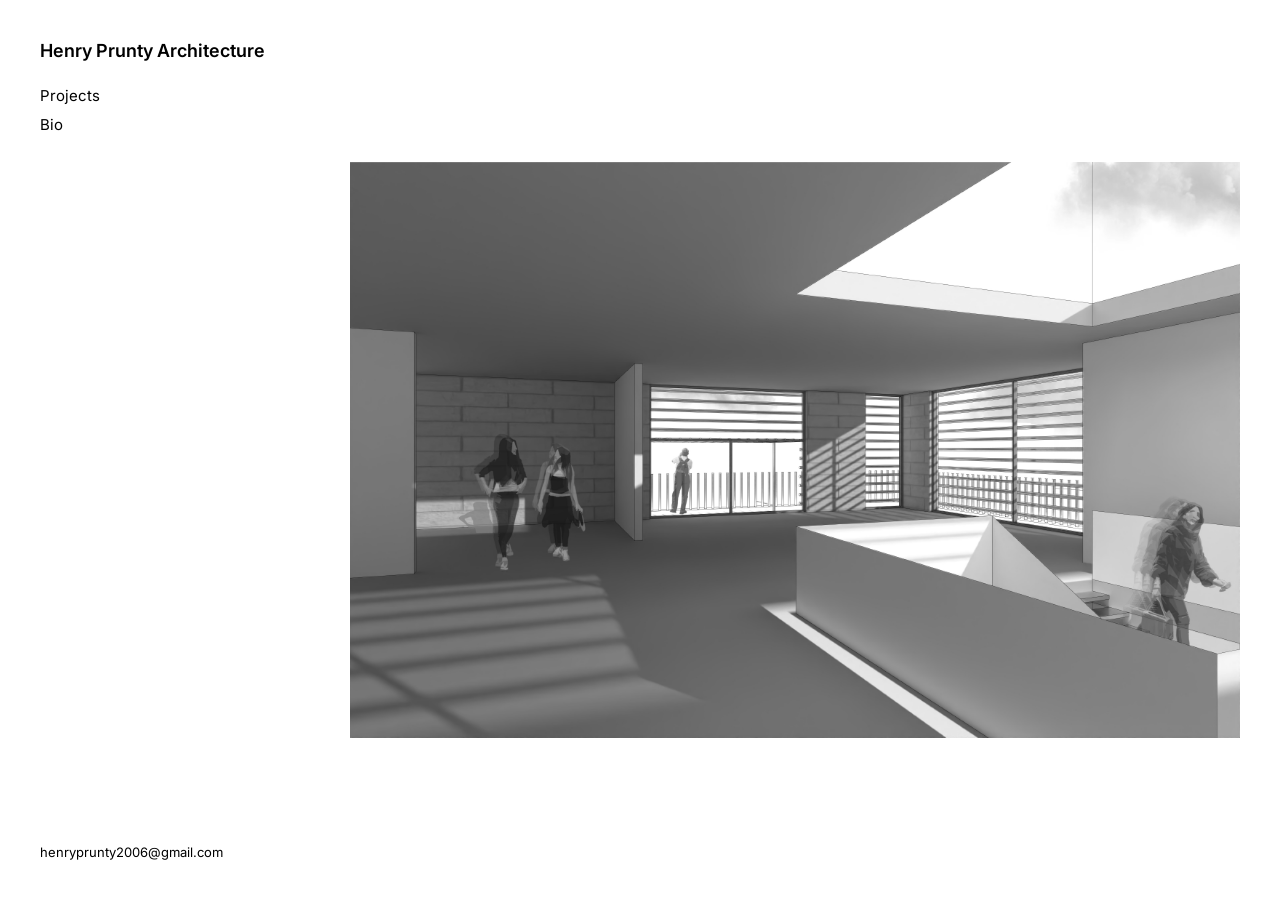
==== index.html @ 3056068b "Update index.html" ====
<!DOCTYPE html>
<html lang="en">
<head>
    <meta charset="UTF-8">
    <title>Henry Prunty Architecture</title>
    <link rel="stylesheet" href="style.css">
    <link href="https://fonts.googleapis.com/css2?family=Inter:wght@400;600&display=swap" rel="stylesheet">
</head>
<body>
    <div class="main-wrapper">
        <div class="left-col">
            <div class="nav-group">
                <a href="index.html" class="logo">Henry Prunty Architecture</a>
                <div class="nav-links">
                    <a href="projects.html">Projects</a>
                    <a href="bio.html">Bio</a>
                </div>
            </div>
            <a href="mailto:henryprunty2006@gmail.com" class="contact-info">henryprunty2006@gmail.com</a>
        </div>

        <div class="right-col">
            <div class="slideshow-container">
                <img class="slide active" src="images/brandyperspective1.png" alt="1">
                <img class="slide" src="images/brandyperspective2.png" alt="2">
                <img class="slide" src="images/brandyperspective3.png" alt="3">
                <img class="slide" src="images/collage.png" alt="4">
            </div>
        </div>
    </div>

    <script>
        let current = 0;
        const slides = document.querySelectorAll('.slide');
        setInterval(() => {
            slides[current].classList.remove('active');
            current = (current + 1) % slides.length;
            slides[current].classList.add('active');
        }, 6000);
    </script>
</body>
</html>
---- style.css ----
/* GLOBAL RESET */
* { margin: 0; padding: 0; box-sizing: border-box; }

body {
    font-family: 'Inter', sans-serif;
    background-color: #ffffff;
    color: #000;
    height: 100vh;
    display: flex;
    overflow: hidden;
}

.main-wrapper {
    display: flex;
    width: 100%;
    height: 100%;
    padding: 40px;
    gap: 60px;
}

/* LEFT COLUMN */
.left-col {
    width: 250px;
    display: flex;
    flex-direction: column;
    justify-content: space-between;
    height: 100%;
    flex-shrink: 0;
}

.logo {
    font-size: 18px;
    font-weight: 600;
    text-decoration: none;
    color: #000;
    margin-bottom: 25px;
    display: block;
}

.nav-links {
    display: flex;
    flex-direction: column;
    gap: 10px;
}

.nav-links a {
    text-decoration: none;
    color: #000;
    font-size: 15px;
    font-weight: 400;
}

.contact-info {
    font-size: 13px;
    color: #000;
    text-decoration: none;
}

/* RIGHT COLUMN */
.right-col {
    flex-grow: 1;
    display: flex;
    flex-direction: column;
    height: 100%;
}

.view-controls {
    display: flex;
    gap: 15px;
    margin-bottom: 25px;
}

.view-btn {
    font-size: 13px;
    cursor: pointer;
    color: #999;
    text-transform: lowercase;
    background: none;
    border: none;
}

.view-btn.active { color: #000; }

/* PROJECT GRID LOGIC */
.project-container {
    flex-grow: 1;
    overflow-y: auto;
    width: 100%;
}

.project-grid {
    display: grid;
    grid-template-columns: repeat(auto-fill, minmax(300px, 1fr));
    gap: 30px;
}

.project-card {
    text-decoration: none;
    color: inherit;
    display: block;
    position: relative;
}

.card-inner {
    position: relative;
    aspect-ratio: 4/3;
    width: 100%;
    background: #f9f9f9; /* Fallback for broken images */
}

.project-img {
    width: 100%;
    height: 100%;
    object-fit: cover;
    display: block;
}

.project-info-overlay {
    position: absolute;
    top: 0;
    left: 0;
    width: 100%;
    height: 100%;
    background: #fff;
    display: flex;
    align-items: center;
    justify-content: center;
    opacity: 0;
}

/* HOVER EFFECT - GRID ONLY */
.project-grid .project-card:hover .project-img { visibility: hidden; }
.project-grid .project-card:hover .project-info-overlay { opacity: 1; }

.info-text {
    font-size: 13px;
    line-height: 1.6;
    text-align: center;
    padding: 20px;
}

/* LIST VIEW MODE */
.list-view {
    display: flex !important;
    flex-direction: column;
}

.list-view .project-card {
    display: flex;
    align-items: center;
    gap: 25px;
    padding: 15px 0;
    border-bottom: 1px solid #eee;
}

.list-view .card-inner {
    width: 120px;
    height: 80px;
    aspect-ratio: auto;
    flex-shrink: 0;
}

/* DISABLE HOVER ON LIST */
.list-view .project-card:hover .project-img { visibility: visible; }
.list-view .project-card:hover .project-info-overlay { display: none; }

.list-view .list-text {
    display: block !important;
    font-size: 13px;
}

.list-text { display: none; }

/* HOME PAGE SLIDER */
.slideshow-container {
    position: relative;
    width: 100%;
    height: 100%;
}

.slide {
    position: absolute;
    width: 100%;
    height: 100%;
    opacity: 0;
    transition: opacity 1.5s ease-in-out;
    object-fit: contain;
}

.slide.active { opacity: 1; }
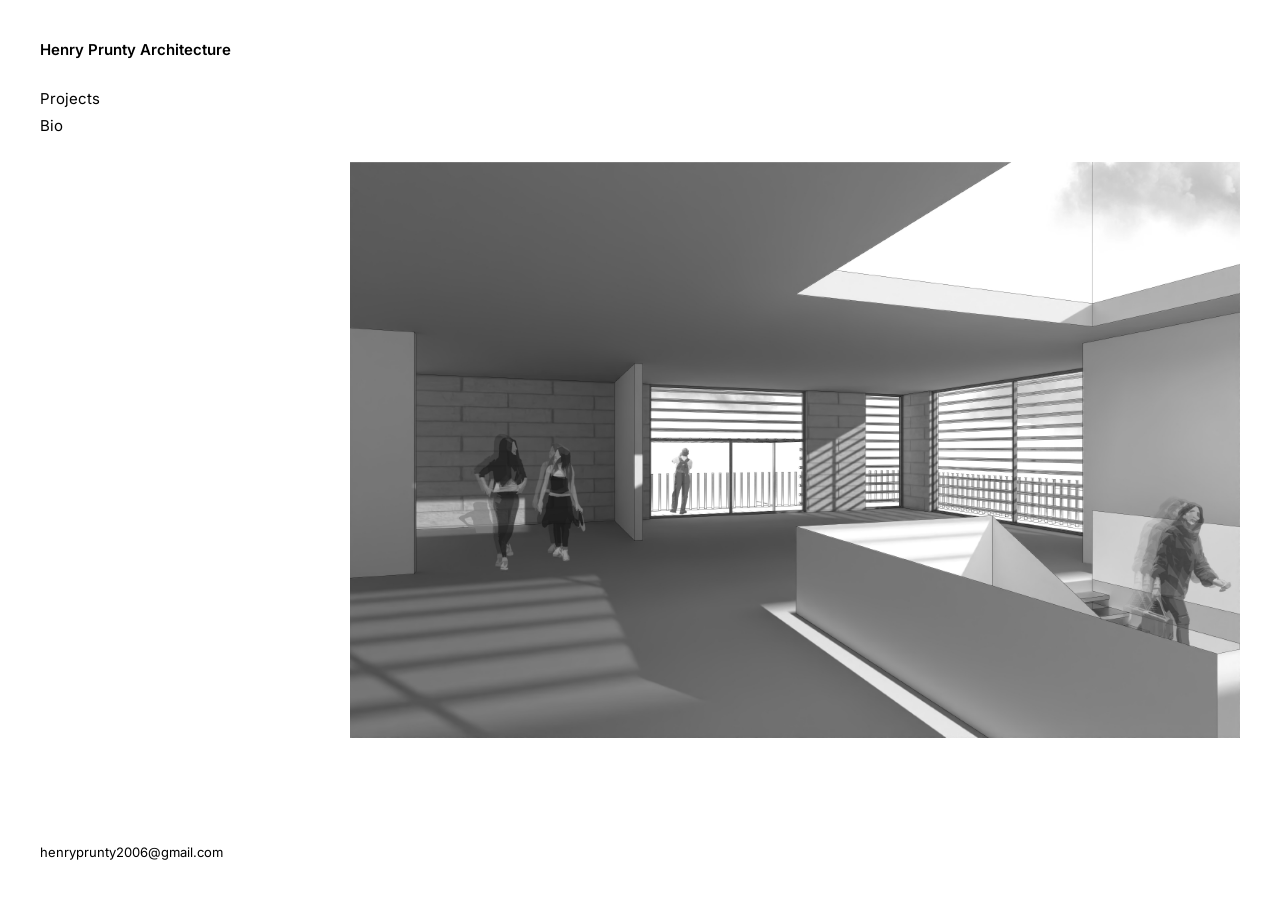
==== commit b0a0fd97: "Update index.html" ====
--- a/index.html
+++ b/index.html
@@ -2,6 +2,8 @@
 <html lang="en">
 <head>
     <meta charset="UTF-8">
+    <meta name="viewport" content="width=device-width, initial-scale=1.0">
+    
     <title>Henry Prunty Architecture</title>
     <link rel="stylesheet" href="style.css">
     <link href="https://fonts.googleapis.com/css2?family=Inter:wght@400;600&display=swap" rel="stylesheet">
@@ -22,9 +24,12 @@
         <div class="right-col">
             <div class="slideshow-container">
                 <img class="slide active" src="images/brandyperspective1.png" alt="1">
-                <img class="slide" src="images/brandyperspective2.png" alt="2">
-                <img class="slide" src="images/brandyperspective3.png" alt="3">
-                <img class="slide" src="images/collage.png" alt="4">
+                <img class="slide" src="images/rectilinearperspective1.png" alt="2">
+                <img class="slide" src="images/brandyperspective2.png" alt="3">
+                <img class="slide" src="images/curvedperspective1.png" alt="4">
+                <img class="slide" src="images/collage.png" alt="5">
+                <img class="slide" src="images/rectilinearperspective2.png" alt="6">
+                <img class="slide" src="images/brandyperspective3.png" alt="7">
             </div>
         </div>
     </div>
--- a/style.css
+++ b/style.css
@@ -7,184 +7,207 @@
     color: #000;
     height: 100vh;
     display: flex;
-    overflow: hidden;
-}
-
+    /* FIX: Preserving the scrollbar track to prevent the layout jump */
+    overflow-y: scroll; 
+}
+
+/* MAIN WRAPPER */
 .main-wrapper {
     display: flex;
     width: 100%;
-    height: 100%;
+    height: 100vh;
     padding: 40px;
     gap: 60px;
 }
 
-/* LEFT COLUMN */
+/* LEFT COLUMN: NAVIGATION */
 .left-col {
     width: 250px;
+    height: 100%;
     display: flex;
     flex-direction: column;
-    justify-content: space-between;
-    height: 100%;
+    justify-content: space-between; 
     flex-shrink: 0;
 }
 
 .logo {
-    font-size: 18px;
+    font-size: 15px;
     font-weight: 600;
     text-decoration: none;
     color: #000;
-    margin-bottom: 25px;
     display: block;
-}
-
-.nav-links {
-    display: flex;
-    flex-direction: column;
-    gap: 10px;
+    margin-bottom: 30px;
 }
 
 .nav-links a {
+    display: block;
     text-decoration: none;
     color: #000;
     font-size: 15px;
-    font-weight: 400;
+    margin-bottom: 8px;
+}
+
+.nav-links a:hover {
+    text-decoration: underline;
 }
 
 .contact-info {
     font-size: 13px;
-    color: #000;
-    text-decoration: none;
-}
-
-/* RIGHT COLUMN */
+    text-decoration: none;
+    color: #000;
+}
+
+/* RIGHT COLUMN: CONTENT AREA */
 .right-col {
     flex-grow: 1;
-    display: flex;
-    flex-direction: column;
-    height: 100%;
-}
-
-.view-controls {
-    display: flex;
-    gap: 15px;
-    margin-bottom: 25px;
-}
-
-.view-btn {
-    font-size: 13px;
-    cursor: pointer;
-    color: #999;
-    text-transform: lowercase;
-    background: none;
-    border: none;
-}
-
-.view-btn.active { color: #000; }
-
-/* PROJECT GRID LOGIC */
-.project-container {
-    flex-grow: 1;
-    overflow-y: auto;
-    width: 100%;
-}
-
+    height: 100%;
+    position: relative;
+    overflow: hidden; 
+}
+
+/* HOME SLIDESHOW */
+.slideshow-container {
+    position: relative;
+    width: 100%;
+    height: 100%;
+}
+
+.slide {
+    position: absolute;
+    top: 0;
+    left: 0;
+    width: 100%;
+    height: 100%;
+    object-fit: contain; 
+    opacity: 0;
+    transition: opacity 1.5s ease-in-out;
+}
+
+.slide.active {
+    opacity: 1;
+}
+
+/* PROJECTS GRID */
 .project-grid {
     display: grid;
-    grid-template-columns: repeat(auto-fill, minmax(300px, 1fr));
-    gap: 30px;
+    grid-template-columns: repeat(2, 1fr);
+    gap: 20px;
+    height: 100%;
+    overflow-y: auto;
+    padding-right: 10px;
 }
 
 .project-card {
     text-decoration: none;
-    color: inherit;
-    display: block;
-    position: relative;
+    color: #000;
 }
 
 .card-inner {
     position: relative;
     aspect-ratio: 4/3;
-    width: 100%;
-    background: #f9f9f9; /* Fallback for broken images */
+    background-color: #f5f5f5;
+    overflow: hidden;
 }
 
 .project-img {
     width: 100%;
     height: 100%;
     object-fit: cover;
-    display: block;
-}
-
+}
+
+/* INFO OVERLAY */
 .project-info-overlay {
     position: absolute;
     top: 0;
     left: 0;
     width: 100%;
     height: 100%;
-    background: #fff;
+    background: rgba(255, 255, 255, 0.9);
     display: flex;
     align-items: center;
     justify-content: center;
     opacity: 0;
-}
-
-/* HOVER EFFECT - GRID ONLY */
-.project-grid .project-card:hover .project-img { visibility: hidden; }
-.project-grid .project-card:hover .project-info-overlay { opacity: 1; }
+    transition: opacity 0.3s ease;
+    padding: 20px;
+    text-align: center;
+}
+
+.project-card:hover .project-info-overlay {
+    opacity: 1;
+}
 
 .info-text {
     font-size: 13px;
+    line-height: 1.5;
+}
+
+/* GRID/LIST TOGGLE */
+.view-controls {
+    margin-bottom: 20px;
+    font-size: 13px;
+}
+
+.view-btn {
+    cursor: pointer;
+    margin-right: 15px;
+    color: #999;
+}
+
+.view-btn.active {
+    color: #000;
+    text-decoration: underline;
+}
+
+/* LIST VIEW STATE */
+.project-grid.list-view {
+    display: block;
+}
+
+.list-text { display: none; }
+
+.project-grid.list-view .card-inner { display: none; }
+.project-grid.list-view .list-text { 
+    display: block; 
+    padding: 8px 0;
+    border-bottom: 1px solid #eee;
+    font-size: 13px;
+}
+
+/* BIO PAGE */
+.bio-content {
+    max-width: 600px;
+    font-size: 15px;
     line-height: 1.6;
-    text-align: center;
-    padding: 20px;
-}
-
-/* LIST VIEW MODE */
-.list-view {
-    display: flex !important;
-    flex-direction: column;
-}
-
-.list-view .project-card {
-    display: flex;
-    align-items: center;
-    gap: 25px;
-    padding: 15px 0;
-    border-bottom: 1px solid #eee;
-}
-
-.list-view .card-inner {
-    width: 120px;
-    height: 80px;
-    aspect-ratio: auto;
-    flex-shrink: 0;
-}
-
-/* DISABLE HOVER ON LIST */
-.list-view .project-card:hover .project-img { visibility: visible; }
-.list-view .project-card:hover .project-info-overlay { display: none; }
-
-.list-view .list-text {
-    display: block !important;
-    font-size: 13px;
-}
-
-.list-text { display: none; }
-
-/* HOME PAGE SLIDER */
-.slideshow-container {
-    position: relative;
-    width: 100%;
-    height: 100%;
-}
-
-.slide {
-    position: absolute;
-    width: 100%;
-    height: 100%;
-    opacity: 0;
-    transition: opacity 1.5s ease-in-out;
-    object-fit: contain;
-}
-
-.slide.active { opacity: 1; }
+}
+
+/* SIMPLE MOBILE SETUP */
+@media (max-width: 768px) {
+    body { 
+        height: auto; 
+        overflow-y: auto; 
+        display: block;
+    }
+    .main-wrapper { 
+        display: flex;
+        flex-direction: column; 
+        padding: 20px; 
+        height: auto; 
+        gap: 30px;
+    }
+    .left-col { 
+        width: 100%; 
+        height: auto; 
+    }
+    .right-col { 
+        width: 100%; 
+        height: 50vh; /* Keeps home image sized reasonably on mobile */
+        overflow: visible;
+    }
+    .project-grid { 
+        grid-template-columns: 1fr; 
+        height: auto;
+    }
+    .slideshow-container {
+        height: 100%;
+    }
+}
